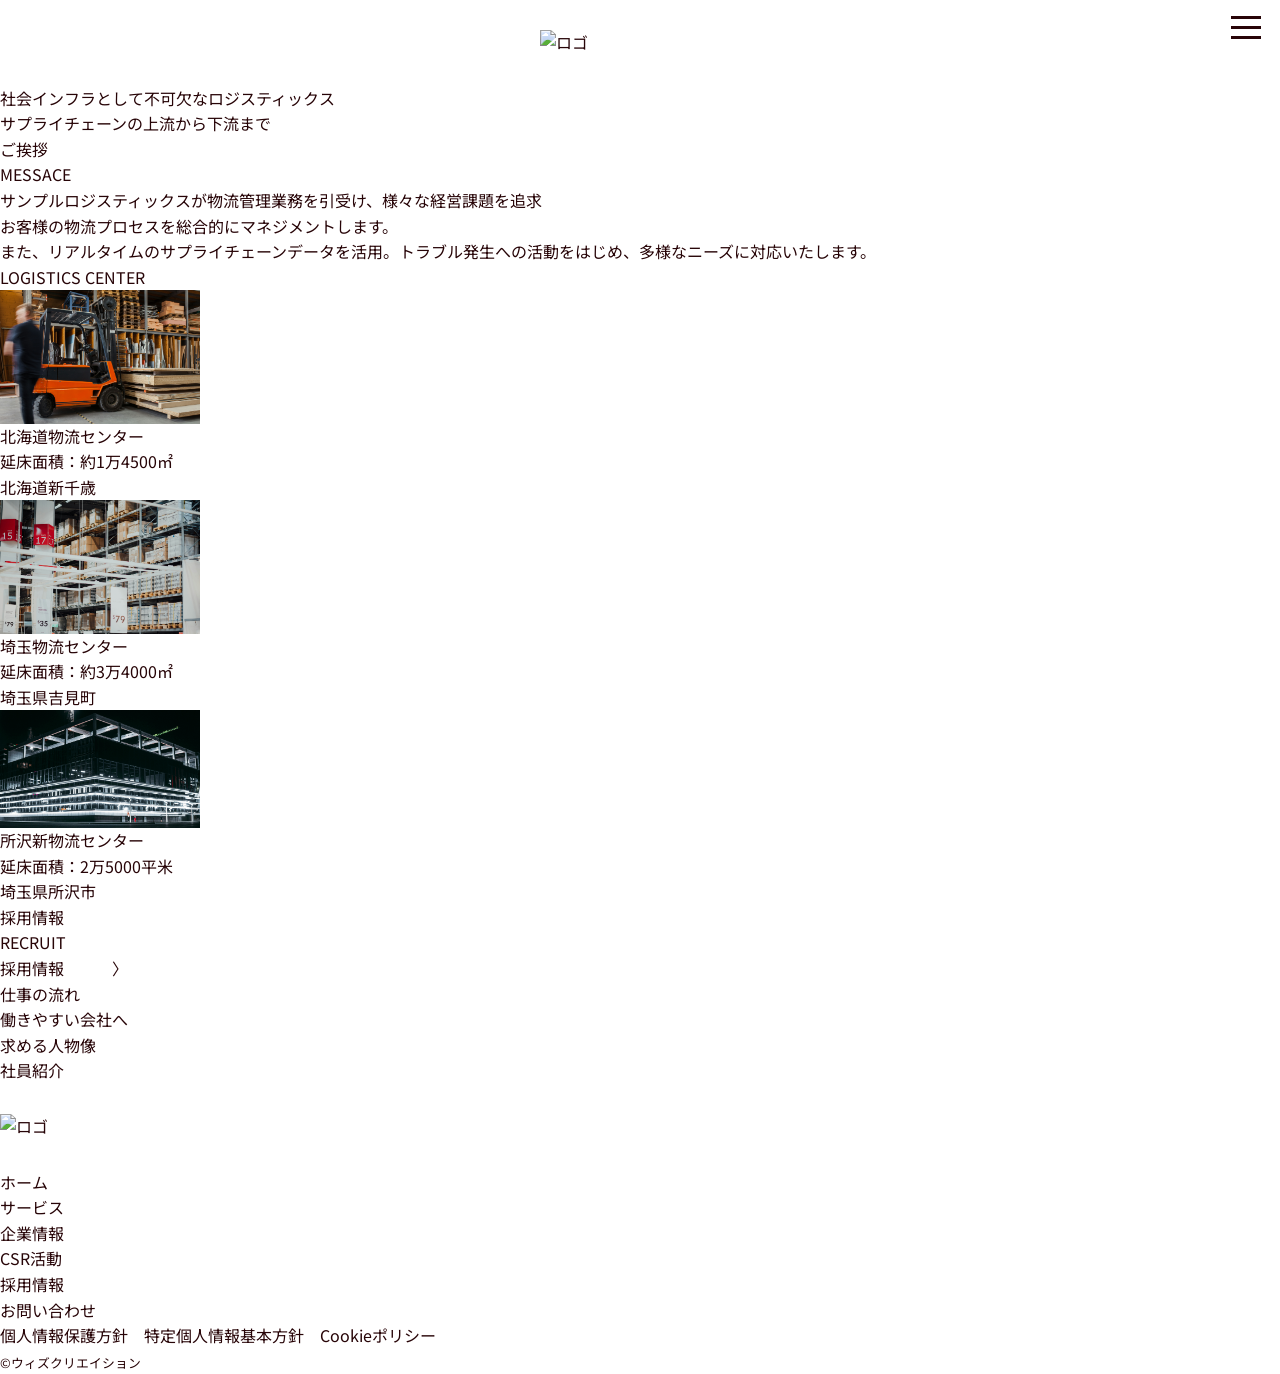
==== index.html @ 1cdbf055 "css,html編集,js追加 ハンバーガーメニュー追加" ====
<!DOCTYPE html>
<html lang="ja">

<head>
    <meta charset="UTF-8">
    <meta name="viewport" content="width=device-width, initial-scale=1.0">
    <title>コーポレートサイト練習</title>
    <!-- リセット -->
    <link rel="stylesheet" href="access/css/destyle.css">

    <!-- Googleフォントの読み込み -->

    <link rel="preconnect" href="https://fonts.googleapis.com">
    <link rel="preconnect" href="https://fonts.gstatic.com" crossorigin>

    <!-- Noto Sans JP -->
    <link href="https://fonts.googleapis.com/css2?family=Noto+Sans+JP:wght@400;700&display=swap" rel="stylesheet" crossorigin="anonymous">

    <!-- 個別css -->
    <link rel="stylesheet" href="access/css/style.css">
</head>

<body>
    <header>

        <h1 class="logo">
            <a>
                <img src=" https://webtan.tech/sample/logistics/images/logo.svg" alt="ロゴ">
            </a>
        </h1>
        <div class="btn-gnavi">
            <span></span>
            <span></span>
            <span></span>
        </div>
        <nav>
            <ul class="menu">
                <li><a href="#">ホーム</a></li>
                <li><a href="#">サービス</a></li>
                <li><a href="#">企業情報</a></li>
                <li><a href="#">CSR活動</a></li>
                <li><a href="#">採用情報</a></li>
                <li><a href="#">お問い合わせ</a></li>
            </ul>
        </nav>
    </header>
    <main>
        <div class="KV">
            <p>社会インフラとして不可欠なロジスティックス</p>
            <p>サプライチェーンの上流から下流まで</p>
        </div>
        <div class="innar">
            <section>
                <h2>ご挨拶</h2>
                <h3>MESSACE</h3>
                <p>サンプルロジスティックスが物流管理業務を引受け、様々な経営課題を追求<br>
                    お客様の物流プロセスを総合的にマネジメントします。</p>
                <p>また、リアルタイムのサプライチェーンデータを活用。トラブル発生への活動をはじめ、多様なニーズに対応いたします。</p>
            </section>
            <h3>LOGISTICS CENTER</h3>
            <ul>
                <li>
                    <a href="#">
                        <article>
                            <img src="access/img/pickawood-6tAIO3pxde4-unsplash.jpg" alt="写真">
                            <h4>北海道物流センター</h4>
                            <p>延床面積：約1万4500㎡</p>
                            <p>北海道新千歳</p>
                            <p></p>
                        </article>
                    </a>
                </li>
                <li>
                    <a href="#">
                        <article>
                            <img src="access/img/chuttersnap-JWaXthlA9Cc-unsplash.jpg" alt="写真">
                            <h4>埼玉物流センター</h4>
                            <p>延床面積：約3万4000㎡</p>
                            <p>埼玉県吉見町</p>
                        </article>
                    </a>
                </li>
                <li>
                    <a href="#">
                        <article>
                            <img src="access/img/sergey-raikin-ZOOt4tQXe9g-unsplash.jpg" alt="写真">
                            <h4>所沢新物流センター</h4>
                            <p>延床面積：2万5000平米</p>
                            <p>埼玉県所沢市</p>
                        </article>
                    </a>
                </li>
            </ul>
        </div>
        <div>
            <h2>採用情報</h2>
            <h3>RECRUIT</h3>
            <p>採用情報　　　〉</p>
            <ul>
                <li>
                    <a href="#">
                        <article>
                            <p>仕事の流れ</p>
                        </article>
                    </a>
                </li>
                <li>
                    <a href="#">
                        <article>
                            <p>働きやすい会社へ</p>
                        </article>
                    </a>
                </li>
                <li>
                    <a href="#">
                        <article>
                            <p>求める人物像</p>
                        </article>
                    </a>
                </li>
                <li>
                    <a href="#">
                        <article>
                            <p>社員紹介</p>
                        </article>
                    </a>
                </li>
            </ul>
        </div>
    </main>
    <footer>
        <div class="innar">
            <img src=" https://webtan.tech/sample/logistics/images/logo.svg" alt="ロゴ" class="logo">
        </div>
        <nav>
            <ul>
                <li><a href="#">ホーム</a></li>
                <li><a href="#">サービス</a></li>
                <li><a href="#">企業情報</a></li>
                <li><a href="#">CSR活動</a></li>
                <li><a href="#">採用情報</a></li>
                <li><a href="#">お問い合わせ</a></li>
            </ul>
        </nav>
        <p>個人情報保護方針　特定個人情報基本方針　Cookieポリシー</p>
        <small>©ウィズクリエイション</small>
    </footer>

    <!-- jQuery -->
    <script src="https://code.jquery.com/jquery-3.6.0.min.js"></script>

    <script src="access/js/index.js"></script>
</body>

</html>
---- access/css/destyle.css ----
/*! destyle.css v4.0.1 | MIT License | https://github.com/nicolas-cusan/destyle.css */

/* Reset box-model and set borders */
/* ============================================ */

*,
::before,
::after {
  box-sizing: border-box;
  border-style: solid;
  border-width: 0;
  min-width: 0;
}

/* Document */
/* ============================================ */

/**
 * 1. Correct the line height in all browsers.
 * 2. Prevent adjustments of font size after orientation changes in iOS.
 * 3. Remove gray overlay on links for iOS.
 */

html {
  line-height: 1.15; /* 1 */
  -webkit-text-size-adjust: 100%; /* 2 */
  -webkit-tap-highlight-color: transparent; /* 3*/
}

/* Sections */
/* ============================================ */

/**
 * Remove the margin in all browsers.
 */

body {
  margin: 0;
}

/**
 * Render the `main` element consistently in IE.
 */

main {
  display: block;
}

/* Vertical rhythm */
/* ============================================ */

p,
table,
blockquote,
address,
pre,
iframe,
form,
figure,
dl {
  margin: 0;
}

/* Headings */
/* ============================================ */

h1,
h2,
h3,
h4,
h5,
h6 {
  font-size: inherit;
  font-weight: inherit;
  margin: 0;
}

/* Lists (enumeration) */
/* ============================================ */

ul,
ol {
  margin: 0;
  padding: 0;
  list-style: none;
}

/* Lists (definition) */
/* ============================================ */

dt {
  font-weight: bold;
}

dd {
  margin-left: 0;
}

/* Grouping content */
/* ============================================ */

/**
 * 1. Add the correct box sizing in Firefox.
 * 2. Show the overflow in Edge and IE.
 */

hr {
  box-sizing: content-box; /* 1 */
  height: 0; /* 1 */
  overflow: visible; /* 2 */
  border-top-width: 1px;
  margin: 0;
  clear: both;
  color: inherit;
}

/**
 * 1. Correct the inheritance and scaling of font size in all browsers.
 * 2. Correct the odd `em` font sizing in all browsers.
 */

pre {
  font-family: monospace, monospace; /* 1 */
  font-size: inherit; /* 2 */
}

address {
  font-style: inherit;
}

/* Text-level semantics */
/* ============================================ */

/**
 * Remove the gray background on active links in IE 10.
 */

a {
  background-color: transparent;
  text-decoration: none;
  color: inherit;
}

/**
 * 1. Remove the bottom border in Chrome 57-
 * 2. Add the correct text decoration in Chrome, Edge, IE, Opera, and Safari.
 */

abbr[title] {
  text-decoration: underline dotted; /* 2 */
}

/**
 * Add the correct font weight in Chrome, Edge, and Safari.
 */

b,
strong {
  font-weight: bolder;
}

/**
 * 1. Correct the inheritance and scaling of font size in all browsers.
 * 2. Correct the odd `em` font sizing in all browsers.
 */

code,
kbd,
samp {
  font-family: monospace, monospace; /* 1 */
  font-size: inherit; /* 2 */
}

/**
 * Add the correct font size in all browsers.
 */

small {
  font-size: 80%;
}

/**
 * Prevent `sub` and `sup` elements from affecting the line height in
 * all browsers.
 */

sub,
sup {
  font-size: 75%;
  line-height: 0;
  position: relative;
  vertical-align: baseline;
}

sub {
  bottom: -0.25em;
}

sup {
  top: -0.5em;
}

/* Replaced content */
/* ============================================ */

/**
 * Prevent vertical alignment issues.
 */

svg,
img,
embed,
object,
iframe {
  vertical-align: bottom;
}

/* Forms */
/* ============================================ */

/**
 * Reset form fields to make them styleable.
 * 1. Make form elements stylable across systems iOS especially.
 * 2. Inherit text-transform from parent.
 */

button,
input,
optgroup,
select,
textarea {
  -webkit-appearance: none; /* 1 */
  appearance: none;
  vertical-align: middle;
  color: inherit;
  font: inherit;
  background: transparent;
  padding: 0;
  margin: 0;
  border-radius: 0;
  text-align: inherit;
  text-transform: inherit; /* 2 */
}

/**
 * Correct cursors for clickable elements.
 */

button,
[type="button"],
[type="reset"],
[type="submit"] {
  cursor: pointer;
}

button:disabled,
[type="button"]:disabled,
[type="reset"]:disabled,
[type="submit"]:disabled {
  cursor: default;
}

/**
 * Improve outlines for Firefox and unify style with input elements & buttons.
 */

:-moz-focusring {
  outline: auto;
}

select:disabled {
  opacity: inherit;
}

/**
 * Remove padding
 */

option {
  padding: 0;
}

/**
 * Reset to invisible
 */

fieldset {
  margin: 0;
  padding: 0;
  min-width: 0;
}

legend {
  padding: 0;
}

/**
 * Add the correct vertical alignment in Chrome, Firefox, and Opera.
 */

progress {
  vertical-align: baseline;
}

/**
 * Remove the default vertical scrollbar in IE 10+.
 */

textarea {
  overflow: auto;
}

/**
 * Correct the cursor style of increment and decrement buttons in Chrome.
 */

[type="number"]::-webkit-inner-spin-button,
[type="number"]::-webkit-outer-spin-button {
  height: auto;
}

/**
 * Correct the outline style in Safari.
 */

[type="search"] {
  outline-offset: -2px; /* 1 */
}

/**
 * Remove the inner padding in Chrome and Safari on macOS.
 */

[type="search"]::-webkit-search-decoration {
  -webkit-appearance: none;
}

/**
 * 1. Correct the inability to style clickable types in iOS and Safari.
 * 2. Fix font inheritance.
 */

::-webkit-file-upload-button {
  -webkit-appearance: button; /* 1 */
  font: inherit; /* 2 */
}

/**
 * Fix appearance for Firefox
 */
[type="number"] {
  -moz-appearance: textfield;
}

/**
 * Clickable labels
 */

label[for] {
  cursor: pointer;
}

/* Interactive */
/* ============================================ */

/*
 * Add the correct display in Edge, IE 10+, and Firefox.
 */

details {
  display: block;
}

/*
 * Add the correct display in all browsers.
 */

summary {
  display: list-item;
}

/*
 * Remove outline for editable content.
 */

[contenteditable]:focus {
  outline: auto;
}

/* Tables */
/* ============================================ */

/**
1. Correct table border color inheritance in all Chrome and Safari.
*/

table {
  border-color: inherit; /* 1 */
  border-collapse: collapse;
}

caption {
  text-align: left;
}

td,
th {
  vertical-align: top;
  padding: 0;
}

th {
  text-align: left;
  font-weight: bold;
}
---- access/css/style.css ----
@charset "UTF-8";

html {
    font-size: 16px;
    line-height: 1.6;
    color: #270407;
    font-family: 'Noto Sans JP', sans-serif;
}

img {
    width: 200px;
}

a {
    display: block;
}

/* ヘッダー */
.logo {
    width: 200px;
    margin: 30px auto;
}

/* ハンバーガーメニュー */

.menu {
    position: fixed;
    top: -1000px;
    left: 50%;
    z-index: 1;
    width: 80%;
    margin: 0 auto;
    display: flex;
    flex-direction: column;
    align-items: center;
    justify-content: center;
    background: linear-gradient(0deg, rgba(0, 0, 0, 1) 0%, rgb(44, 5, 8) 100%);
    transform: translateX(-50%);
    transition: ease 0.7s;
}

.menu li {
    width: 100%;
    font-size: 18px;
    border-radius: 0.5em;
    color: #fff;
    text-align: center;
    box-sizing: border-box;
    overflow: hidden;
    position: relative;
    z-index: 1;
    transition: 0.5s;
}

.menu li+li {
    border-top: 1px solid #f1ecec;
}

.menu li a {
    padding: 12px 60px;
    display: block;
}

.menu li span {
    position: absolute;
    width: 25%;
    height: 100%;
    left: 0;
    background-color: #fff;
    transform: translateY(150%);
    border-radius: 50%;
    transition: 0.5s;
    z-index: -1;
}

.menu li span:nth-child(2) {
    left: 25%;
    transition-delay: 0.1S;
}

.menu li span:nth-child(3) {
    left: 50%;
    transition-delay: 0.2S;
}

.menu li span:nth-child(4) {
    left: 75%;
    transition-delay: 0.3S;
}

.btn-gnavi {
    width: 42px;
    height: 42px;
    position: fixed;
    top: 5px;
    right: 13px;
    z-index: 100;
    cursor: pointer;
    transition: 0.4s;
}

.btn-gnavi span {
    width: 30px;
    border-bottom: solid 3px #270407;
    position: absolute;
    left: 50%;
    top: 50%;
    transform: translateX(-50%);
    transition: all 400ms;
}

.btn-gnavi span:nth-child(1) {
    top: 11px;
}

.btn-gnavi span:nth-child(2) {
    top: 21px;
}

.btn-gnavi span:nth-child(3) {
    top: 31px;
}

/* ボタンが押された時 (ハンバーガーメニュー)*/

.menu.is-active {
    top: 80px;
}

.btn-gnavi.is-active span:nth-of-type(1) {
    top: 50%;
    transform: translate(-50%, -50%) rotate(-45deg);
}

.btn-gnavi.is-active span:nth-of-type(2) {
    opacity: 0;
}

.btn-gnavi.is-active span:nth-of-type(3) {
    top: 50%;
    transform: translate(-50%, -50%) rotate(45deg);
}

@media screen and (min-width: 900px) {}
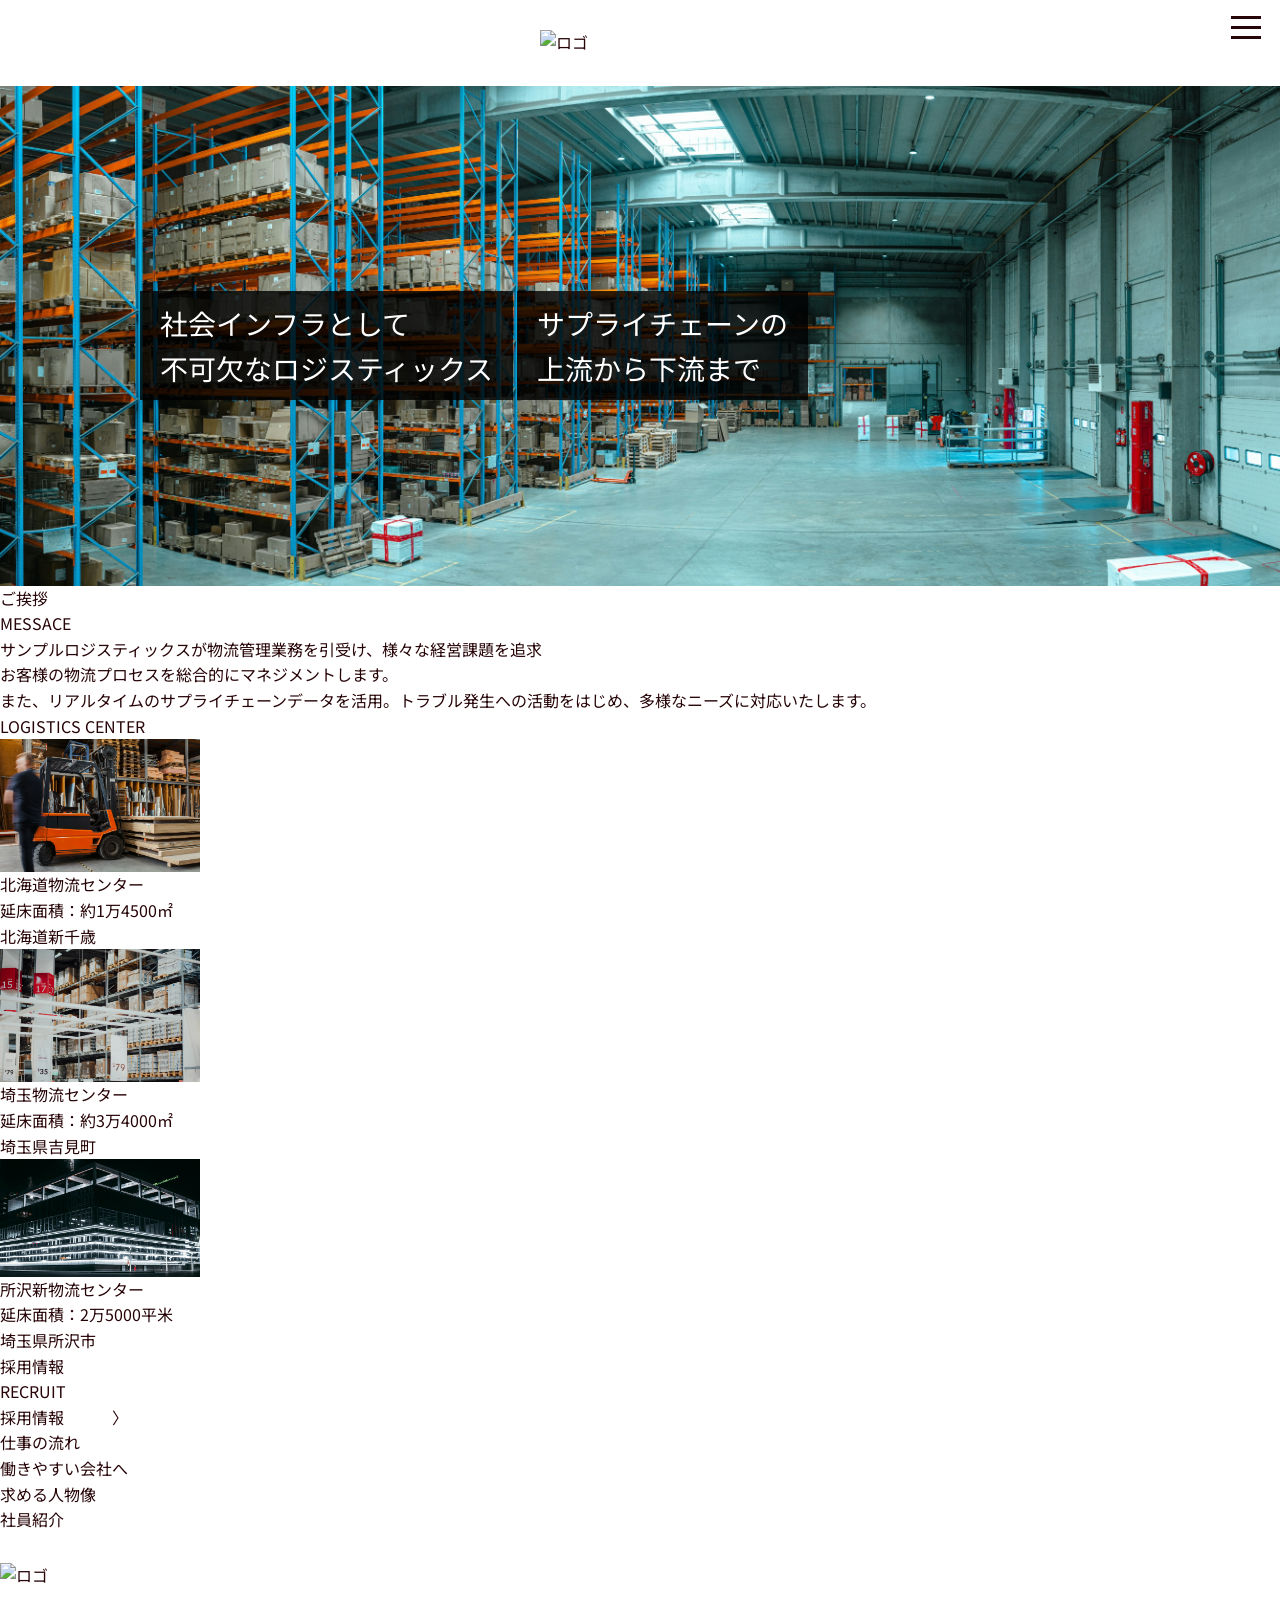
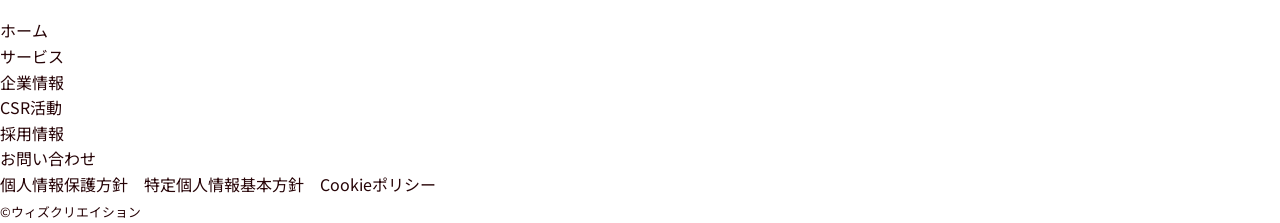
==== commit c5e45032: "css,html編集 KVを編集  櫻木" ====
--- a/index.html
+++ b/index.html
@@ -46,8 +46,12 @@
     </header>
     <main>
         <div class="KV">
-            <p>社会インフラとして不可欠なロジスティックス</p>
-            <p>サプライチェーンの上流から下流まで</p>
+            <div class="KV-body">
+                <p>社会インフラとして<br>
+                    不可欠なロジスティックス</p>
+                <p>サプライチェーンの<br>
+                    上流から下流まで</p>
+            </div>
         </div>
         <div class="innar">
             <section>
--- a/access/css/style.css
+++ b/access/css/style.css
@@ -142,3 +142,32 @@
 }
 
 @media screen and (min-width: 900px) {}
+
+
+/* KV */
+.KV {
+    background: url(../img/jacques-dillies-jcav1COVvOc-unsplash.jpg) center no-repeat;
+    background-size: cover;
+    min-height: 500px;
+    display: flex;
+    justify-content: center;
+    align-items: center;
+}
+
+.KV-body {
+    max-width: 1000px;
+    width: 90%;
+    /* margin: 0 auto; */
+}
+
+.KV-body p {
+    padding: 10px 20px;
+    color: #fff;
+    font-size: 28px;
+    background-color: rgba(0, 0, 0, 0.8);
+    display: inline-block;
+}
+
+.KV-body p+p {
+    margin-top: 20px;
+}
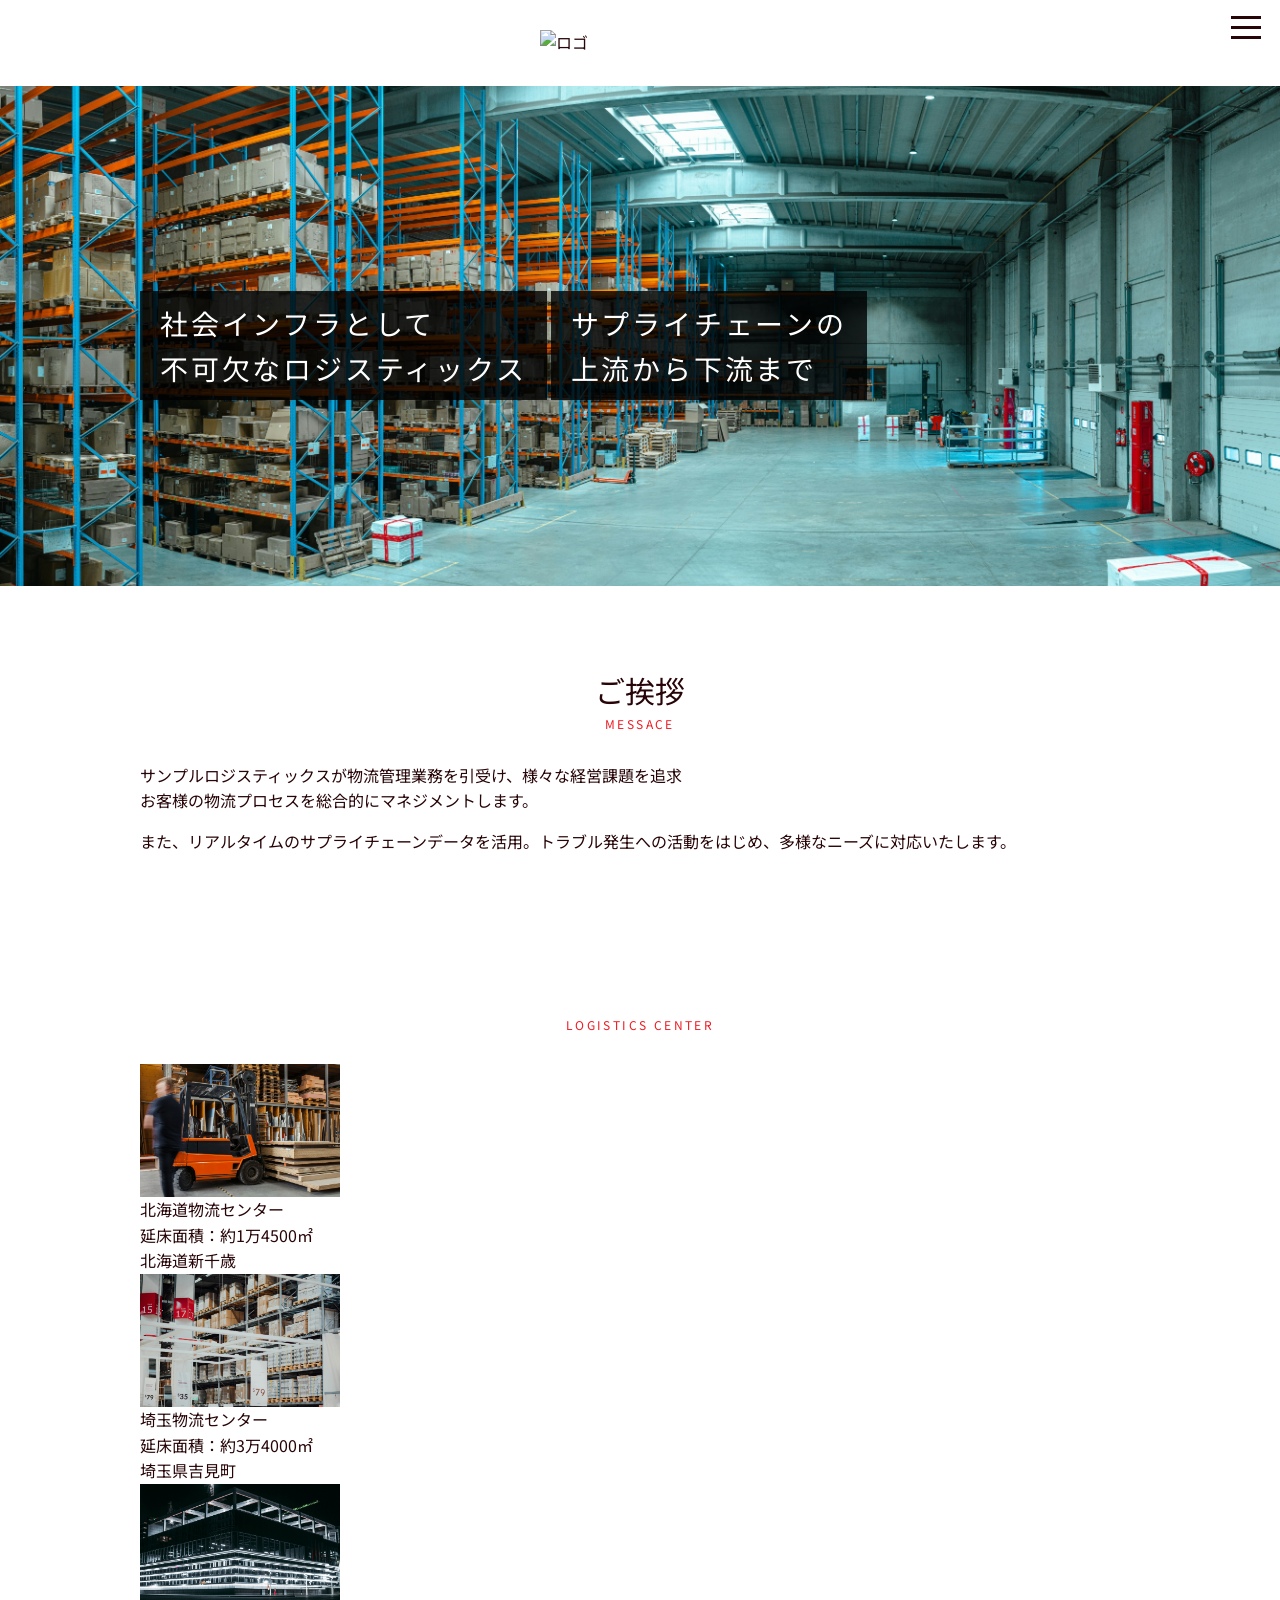
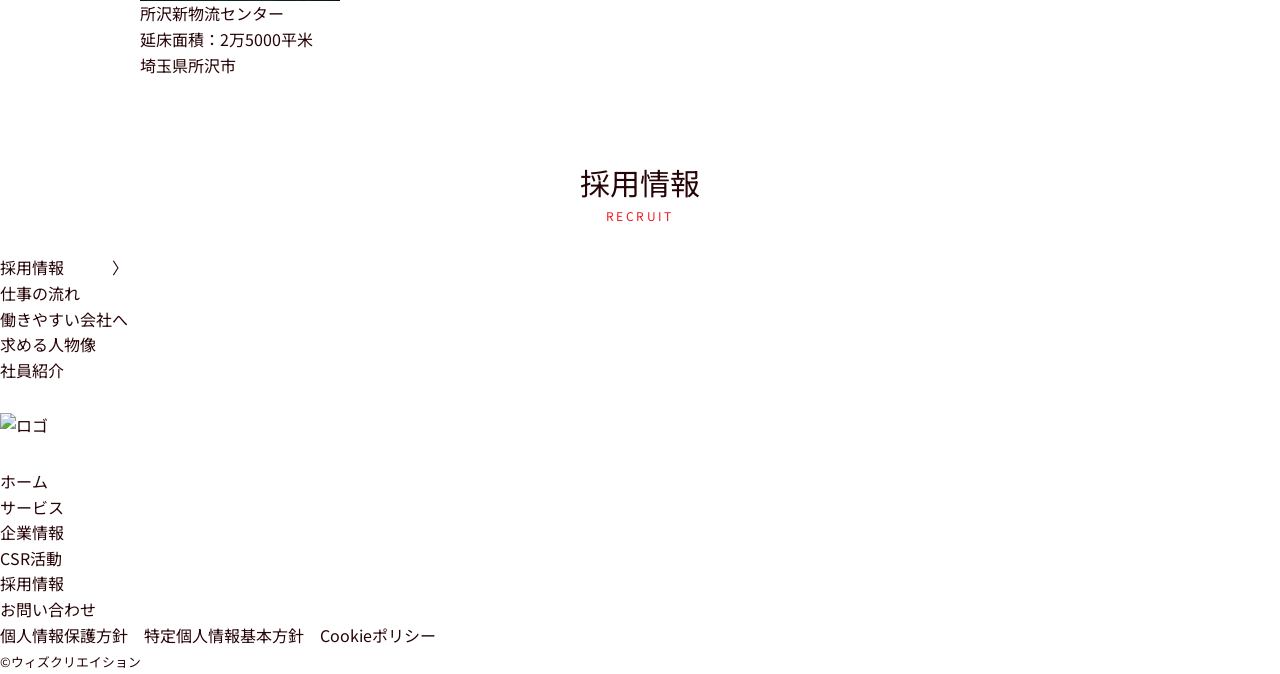
==== commit 1448925a: "css,html編集 見出し、インナー、ご挨拶の部分を編集  櫻木" ====
--- a/index.html
+++ b/index.html
@@ -46,22 +46,26 @@
     </header>
     <main>
         <div class="KV">
-            <div class="KV-body">
+            <div class="inner">
                 <p>社会インフラとして<br>
                     不可欠なロジスティックス</p>
                 <p>サプライチェーンの<br>
                     上流から下流まで</p>
             </div>
         </div>
-        <div class="innar">
-            <section>
-                <h2>ご挨拶</h2>
-                <h3>MESSACE</h3>
+        <div class="inner">
+            <section class="greeting">
+                <div class="heading">
+                    <h2 class="heading-body">ご挨拶</h2>
+                    <p class="subtitle">MESSACE</p>
+                </div>
                 <p>サンプルロジスティックスが物流管理業務を引受け、様々な経営課題を追求<br>
                     お客様の物流プロセスを総合的にマネジメントします。</p>
                 <p>また、リアルタイムのサプライチェーンデータを活用。トラブル発生への活動をはじめ、多様なニーズに対応いたします。</p>
             </section>
-            <h3>LOGISTICS CENTER</h3>
+            <div class="heading">
+                <p class="subtitle">LOGISTICS CENTER</p>
+            </div>
             <ul>
                 <li>
                     <a href="#">
@@ -97,8 +101,10 @@
             </ul>
         </div>
         <div>
-            <h2>採用情報</h2>
-            <h3>RECRUIT</h3>
+            <div class="heading">
+                <h2 class="heading-body">採用情報</h2>
+                <p class="subtitle">RECRUIT</p>
+            </div>
             <p>採用情報　　　〉</p>
             <ul>
                 <li>
--- a/access/css/style.css
+++ b/access/css/style.css
@@ -13,6 +13,16 @@
 
 a {
     display: block;
+}
+
+section {
+    padding-bottom: 80px;
+}
+
+.inner {
+    max-width: 1000px;
+    width: 90%;
+    margin: 0 auto;
 }
 
 /* ヘッダー */
@@ -154,20 +164,39 @@
     align-items: center;
 }
 
-.KV-body {
-    max-width: 1000px;
-    width: 90%;
-    /* margin: 0 auto; */
-}
-
-.KV-body p {
+.KV p {
     padding: 10px 20px;
     color: #fff;
     font-size: 28px;
     background-color: rgba(0, 0, 0, 0.8);
     display: inline-block;
-}
-
-.KV-body p+p {
+    letter-spacing: 0.1em;
+}
+
+.KV p+p {
     margin-top: 20px;
 }
+
+/* 見出し */
+
+.heading {
+    margin-top: 80px;
+    margin-bottom: 30px;
+    text-align: center;
+}
+
+.heading-body {
+    font-size: 30px;
+}
+
+.subtitle {
+    font-size: 12px;
+    color: #ed1c24;
+    letter-spacing: 0.2em;
+}
+
+/* ご挨拶 */
+
+.greeting p+p {
+    margin-top: 15px;
+}
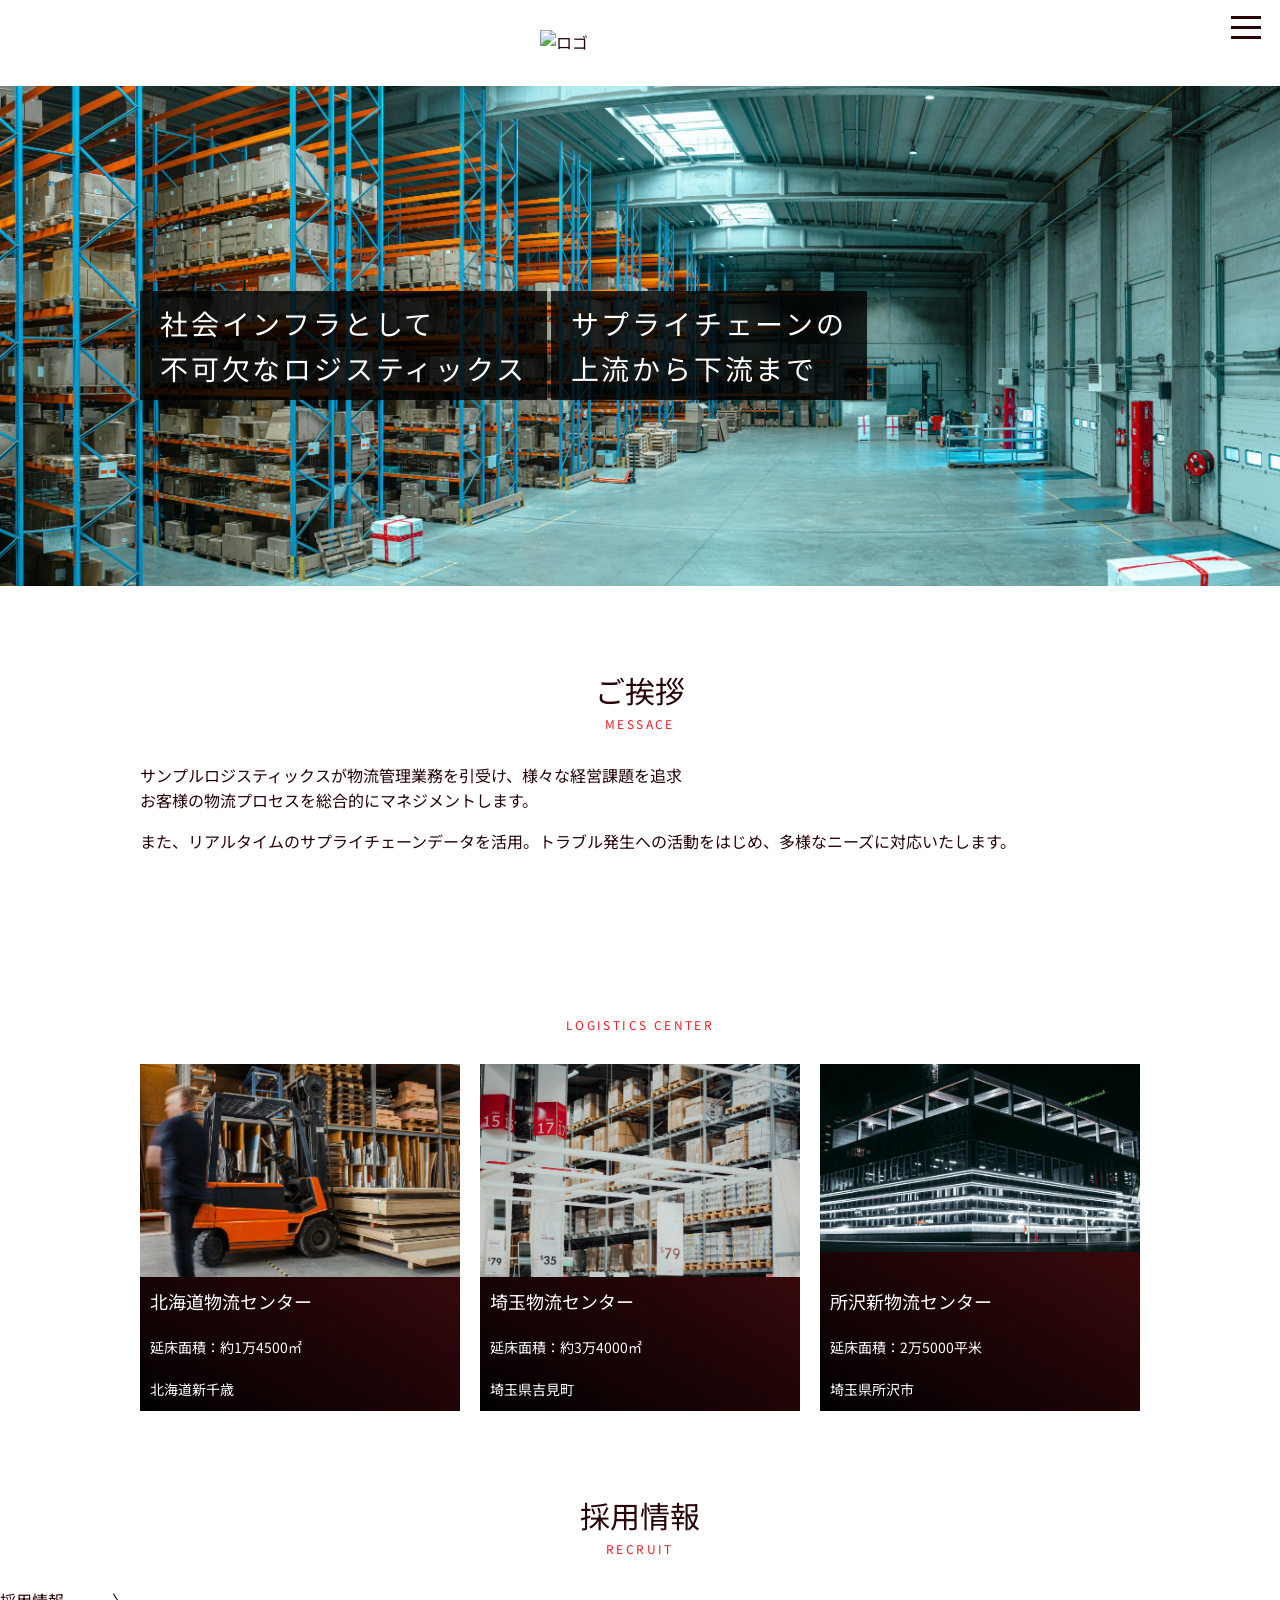
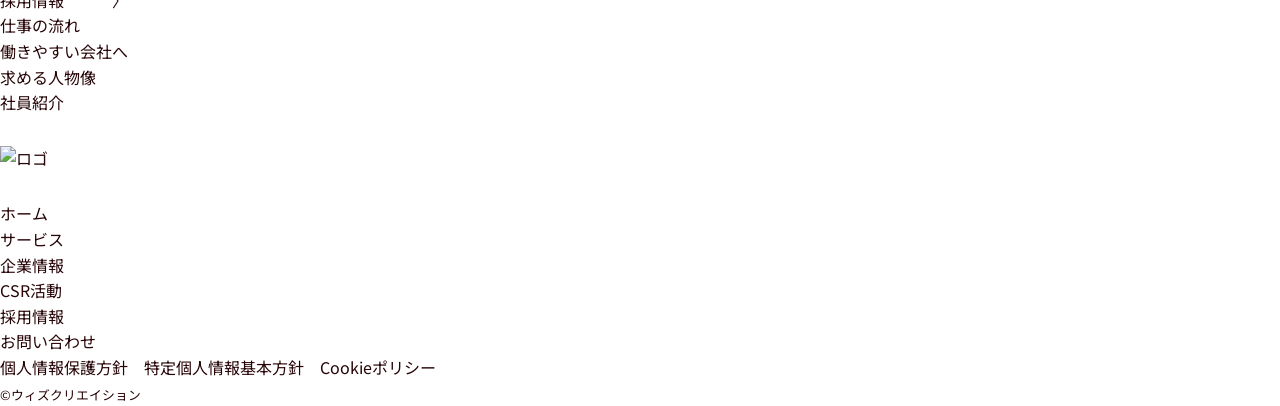
==== commit 685fa554: "css,html編集 物流センター部分の編集  櫻木" ====
--- a/index.html
+++ b/index.html
@@ -45,6 +45,7 @@
         </nav>
     </header>
     <main>
+
         <div class="KV">
             <div class="inner">
                 <p>社会インフラとして<br>
@@ -53,7 +54,9 @@
                     上流から下流まで</p>
             </div>
         </div>
+
         <div class="inner">
+
             <section class="greeting">
                 <div class="heading">
                     <h2 class="heading-body">ご挨拶</h2>
@@ -63,43 +66,51 @@
                     お客様の物流プロセスを総合的にマネジメントします。</p>
                 <p>また、リアルタイムのサプライチェーンデータを活用。トラブル発生への活動をはじめ、多様なニーズに対応いたします。</p>
             </section>
+
             <div class="heading">
                 <p class="subtitle">LOGISTICS CENTER</p>
             </div>
-            <ul>
+            <ul class="logistics_center">
                 <li>
                     <a href="#">
-                        <article>
+                        <article class="logistics_center-card">
                             <img src="access/img/pickawood-6tAIO3pxde4-unsplash.jpg" alt="写真">
-                            <h4>北海道物流センター</h4>
-                            <p>延床面積：約1万4500㎡</p>
-                            <p>北海道新千歳</p>
-                            <p></p>
+                            <div>
+                                <h3>北海道物流センター</h3>
+                                <p>延床面積：約1万4500㎡</p>
+                                <p>北海道新千歳</p>
+                            </div>
                         </article>
                     </a>
                 </li>
                 <li>
                     <a href="#">
-                        <article>
+                        <article class="logistics_center-card">
                             <img src="access/img/chuttersnap-JWaXthlA9Cc-unsplash.jpg" alt="写真">
-                            <h4>埼玉物流センター</h4>
-                            <p>延床面積：約3万4000㎡</p>
-                            <p>埼玉県吉見町</p>
+                            <div>
+                                <h3>埼玉物流センター</h3>
+                                <p>延床面積：約3万4000㎡</p>
+                                <p>埼玉県吉見町</p>
+                            </div>
                         </article>
                     </a>
                 </li>
                 <li>
                     <a href="#">
-                        <article>
+                        <article class="logistics_center-card">
                             <img src="access/img/sergey-raikin-ZOOt4tQXe9g-unsplash.jpg" alt="写真">
-                            <h4>所沢新物流センター</h4>
-                            <p>延床面積：2万5000平米</p>
-                            <p>埼玉県所沢市</p>
+                            <div>
+                                <h3>所沢新物流センター</h3>
+                                <p>延床面積：2万5000平米</p>
+                                <p>埼玉県所沢市</p>
+                            </div>
                         </article>
                     </a>
                 </li>
             </ul>
+
         </div>
+
         <div>
             <div class="heading">
                 <h2 class="heading-body">採用情報</h2>
--- a/access/css/style.css
+++ b/access/css/style.css
@@ -8,7 +8,7 @@
 }
 
 img {
-    width: 200px;
+    /* width: 200px; */
 }
 
 a {
@@ -200,3 +200,38 @@
 .greeting p+p {
     margin-top: 15px;
 }
+
+/* 物流センター */
+.logistics_center {
+    display: grid;
+    grid-template-columns: repeat(auto-fit, minmax(300px, 1fr));
+    gap: 20px;
+}
+
+.logistics_center li a {
+    height: 100%;
+}
+
+.logistics_center-card {
+    height: 100%;
+    background: linear-gradient(30deg, rgba(0, 0, 0, 1) 0%, rgba(89, 14, 19, 1) 100%);
+    display: flex;
+    flex-direction: column;
+    justify-content: space-between;
+}
+
+.logistics_center-card img {
+    width: 100%;
+}
+
+.logistics_center-card h3 {
+    padding: 10px;
+    font-size: 18px;
+    color: #fff;
+}
+
+.logistics_center-card p {
+    padding: 10px;
+    font-size: 14px;
+    color: #fff;
+}
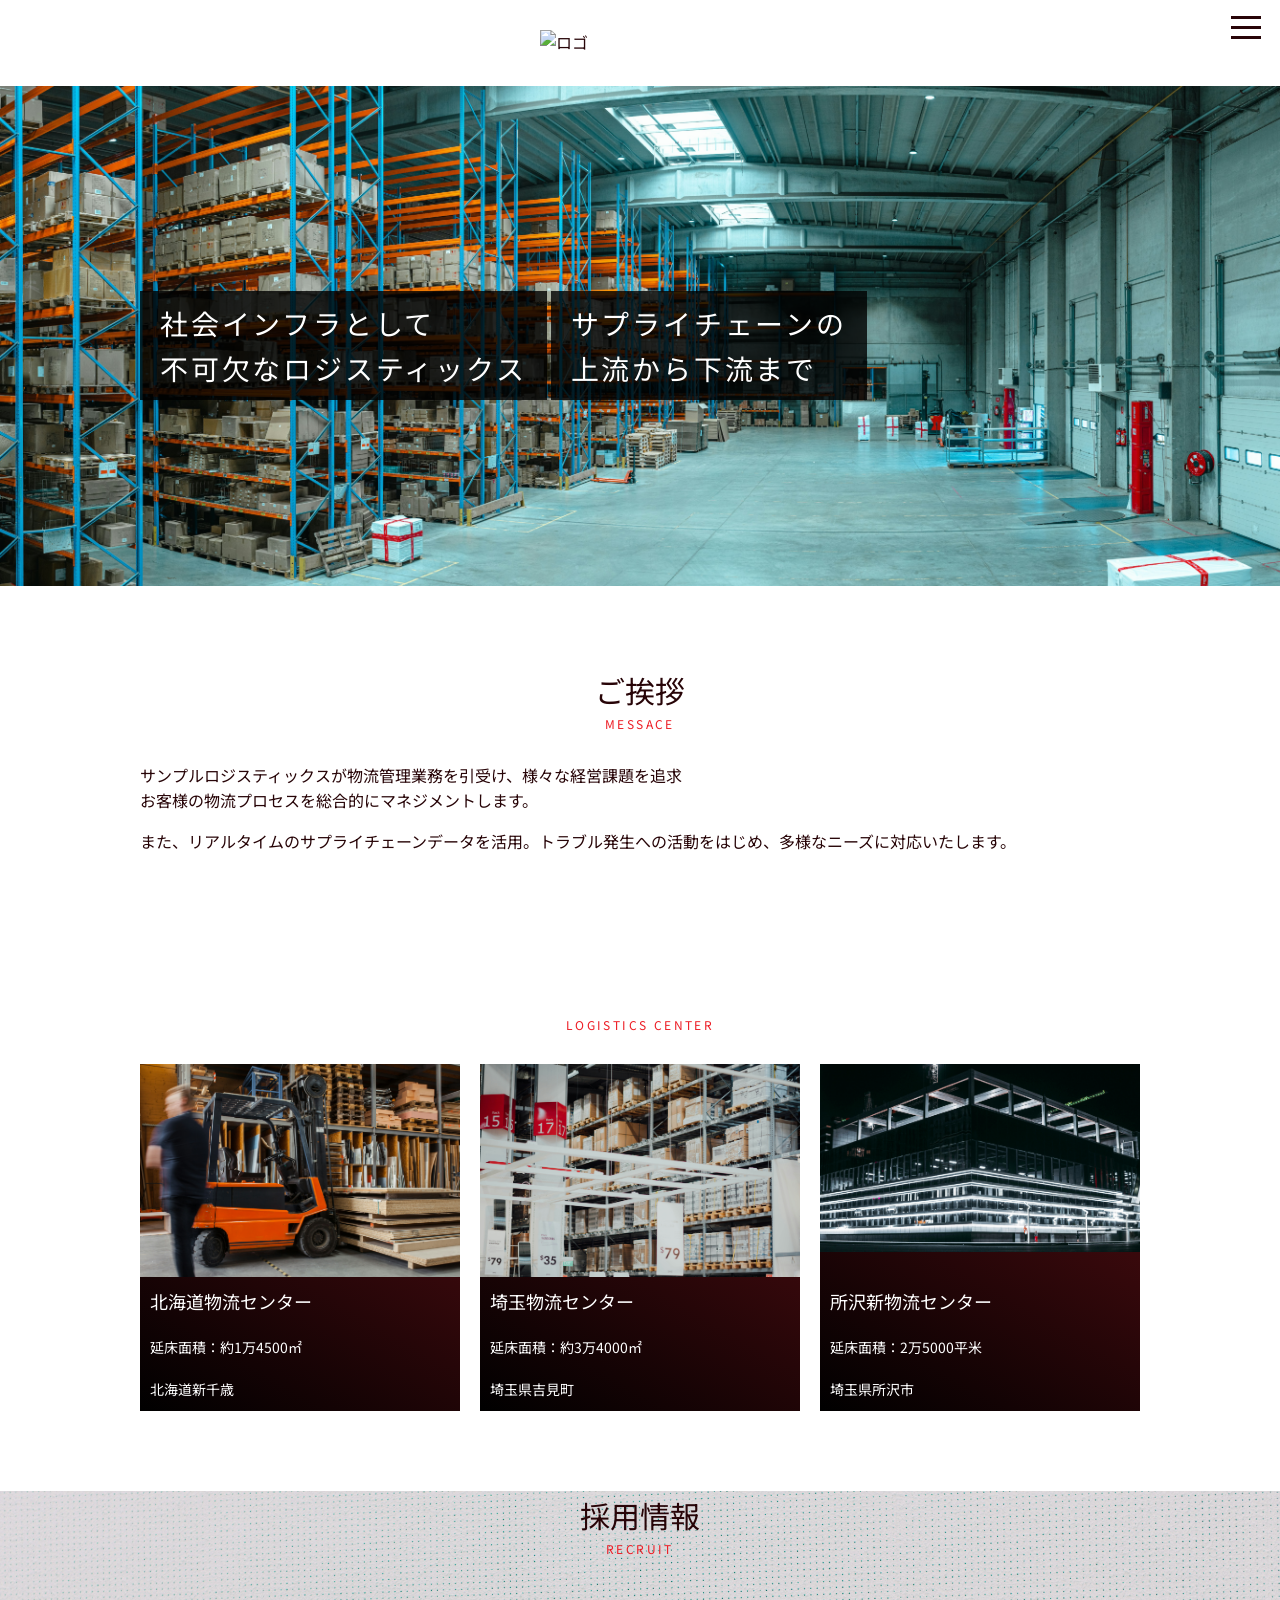
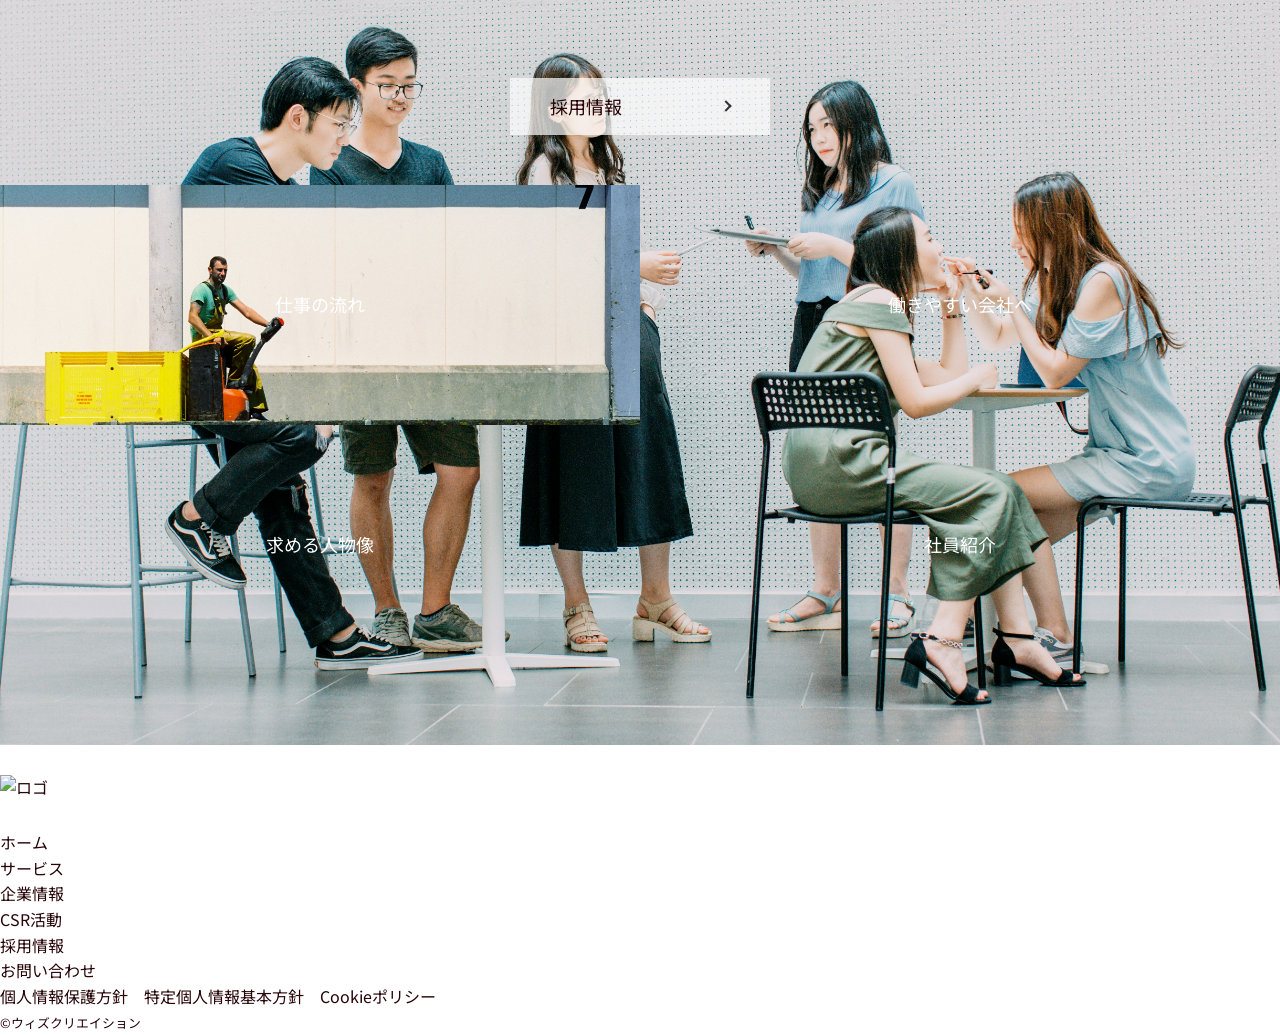
==== commit c9714151: "css,html編集 採用情報部分を編集" ====
--- a/index.html
+++ b/index.html
@@ -111,37 +111,39 @@
 
         </div>
 
-        <div>
+        <div class="rec_info">
             <div class="heading">
                 <h2 class="heading-body">採用情報</h2>
                 <p class="subtitle">RECRUIT</p>
             </div>
-            <p>採用情報　　　〉</p>
-            <ul>
-                <li>
+            <div class="rec_info-btn">
+                <a href="#">採用情報</a>
+            </div>
+            <ul class="rec_info-list">
+                <li class="rec_info-item">
                     <a href="#">
-                        <article>
+                        <article class="rec_info-card num1">
                             <p>仕事の流れ</p>
                         </article>
                     </a>
                 </li>
-                <li>
+                <li class="rec_info-item">
                     <a href="#">
-                        <article>
+                        <article class="rec_info-card num2">
                             <p>働きやすい会社へ</p>
                         </article>
                     </a>
                 </li>
-                <li>
+                <li class="rec_info-item">
                     <a href="#">
-                        <article>
+                        <article class="rec_info-card num3">
                             <p>求める人物像</p>
                         </article>
                     </a>
                 </li>
-                <li>
+                <li class="rec_info-item">
                     <a href="#">
-                        <article>
+                        <article class="rec_info-card num4">
                             <p>社員紹介</p>
                         </article>
                     </a>
--- a/access/css/style.css
+++ b/access/css/style.css
@@ -5,10 +5,6 @@
     line-height: 1.6;
     color: #270407;
     font-family: 'Noto Sans JP', sans-serif;
-}
-
-img {
-    /* width: 200px; */
 }
 
 a {
@@ -204,7 +200,7 @@
 /* 物流センター */
 .logistics_center {
     display: grid;
-    grid-template-columns: repeat(auto-fit, minmax(300px, 1fr));
+    grid-template-columns: repeat(auto-fit, minmax(250px, 1fr));
     gap: 20px;
 }
 
@@ -235,3 +231,78 @@
     font-size: 14px;
     color: #fff;
 }
+
+/* 採用情報 */
+.rec_info {
+    background: url(../img/akson-1K8pIbIrhkQ-unsplash.jpg) center no-repeat;
+    background-size: cover;
+    padding-bottom: 80px;
+}
+
+.rec_info-btn {
+    margin: 120px 0 50px;
+    text-align: center;
+}
+
+.rec_info-btn a {
+    display: block;
+    width: 260px;
+    padding: 14px 40px;
+    margin: 0 auto;
+    font-size: 18px;
+    background-color: rgba(255, 255, 255, 0.7);
+    display: flex;
+    justify-content: space-between;
+    align-items: center;
+}
+
+.rec_info-btn a::after {
+    content: '';
+    width: 8px;
+    height: 8px;
+    border-top: 2px solid #333333;
+    border-right: 2px solid #333333;
+    transform: rotate(45deg);
+}
+
+.rec_info-list {
+    display: flex;
+    flex-wrap: wrap;
+    justify-content: space-between;
+}
+
+.rec_info-item {
+    width: 50%;
+}
+
+.rec_info-card {
+    height: 240px;
+    display: flex;
+    justify-content: center;
+    align-items: center;
+}
+
+.rec_info-card p {
+    font-size: 18px;
+    color: #fff;
+}
+
+.rec_info-card.num1 {
+    background: url(../img/barthelemy-de-mazenod-Vh1WQ3i9RE0-unsplash.jpg) center no-repeat;
+    background-size: cover;
+}
+
+.rec_info-card.num2 {
+    background: url(../img/campaign-creators-qCi_MzVODoU-unsplash.jpg) center no-repeat;
+    background-size: cover;
+}
+
+.rec_info-card.num3 {
+    background: url(../img/linkedin-sales-solutions-nISqmehpBQk-unsplash.jpg) center no-repeat;
+    background-size: cover;
+}
+
+.rec_info-card.num4 {
+    background: url(../img/disruptivo-iQ15DTx-63k-unsplash.jpg) center no-repeat;
+    background-size: cover;
+}
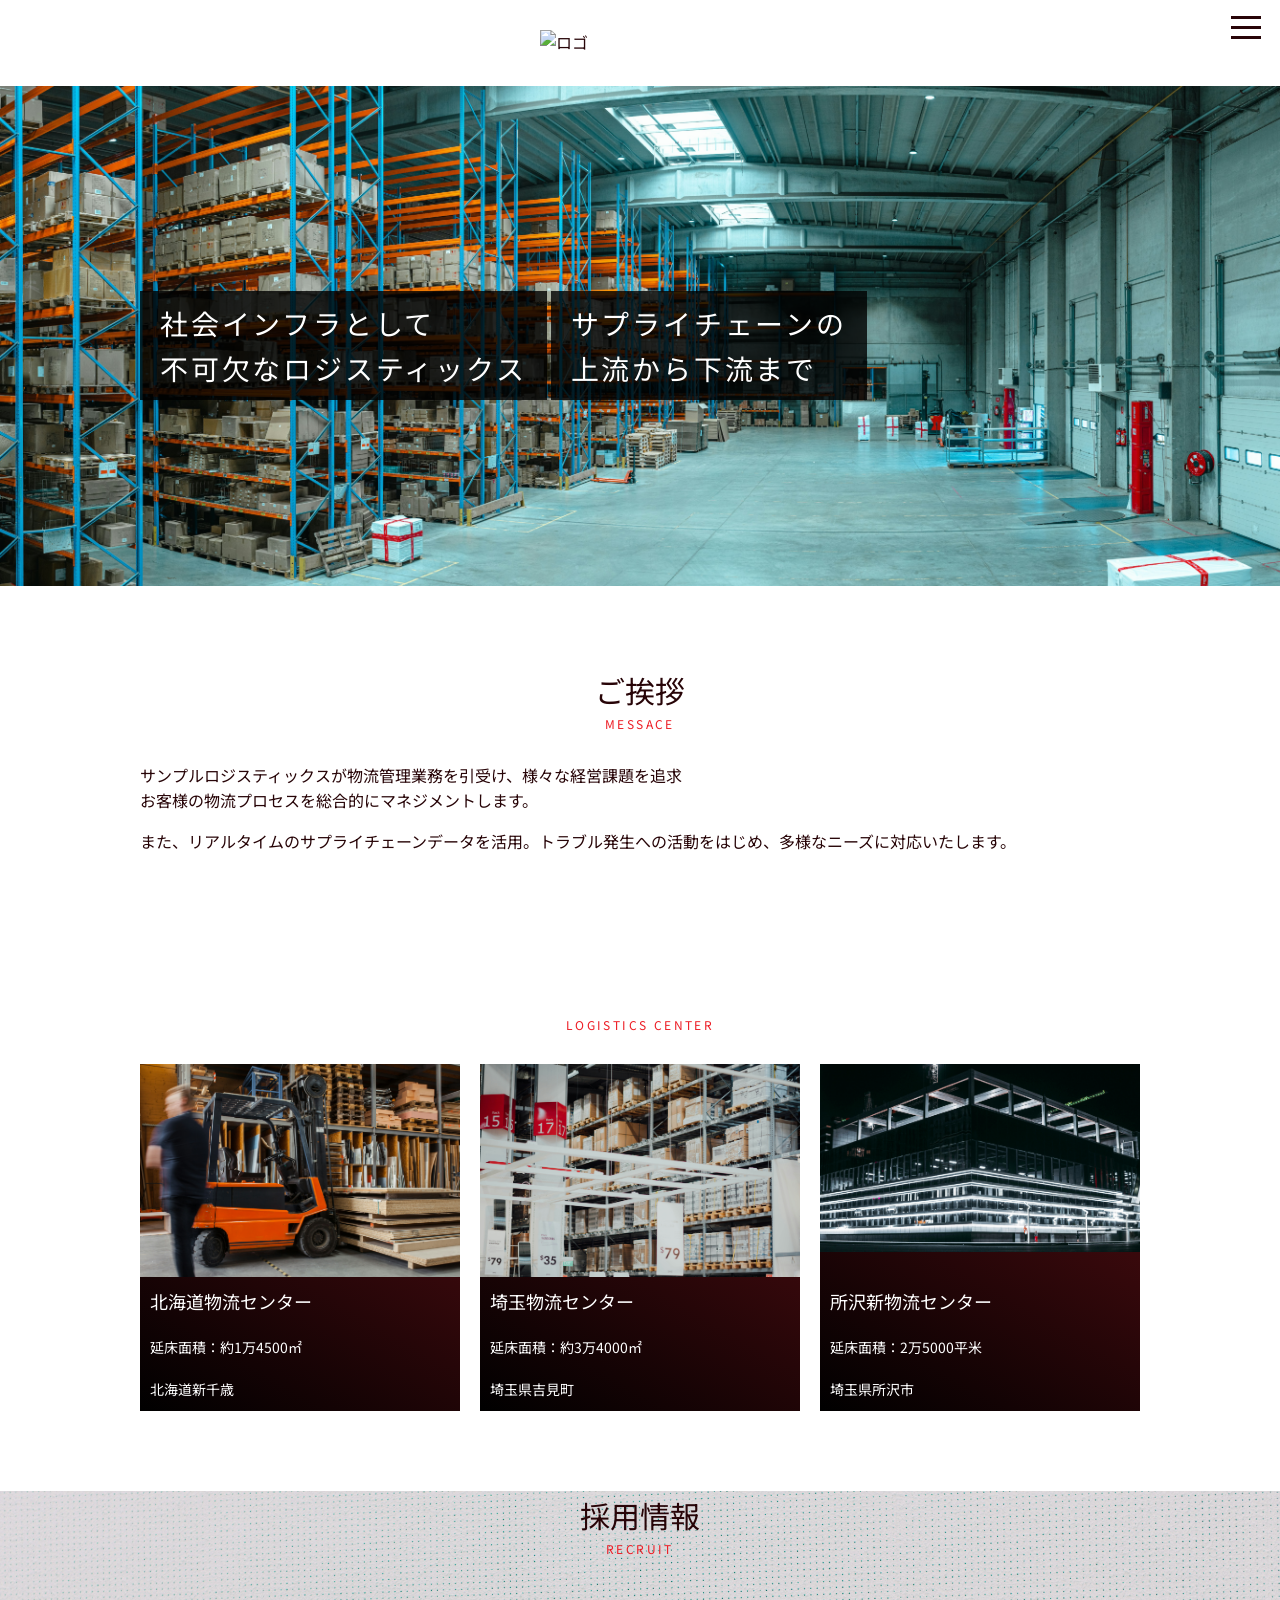
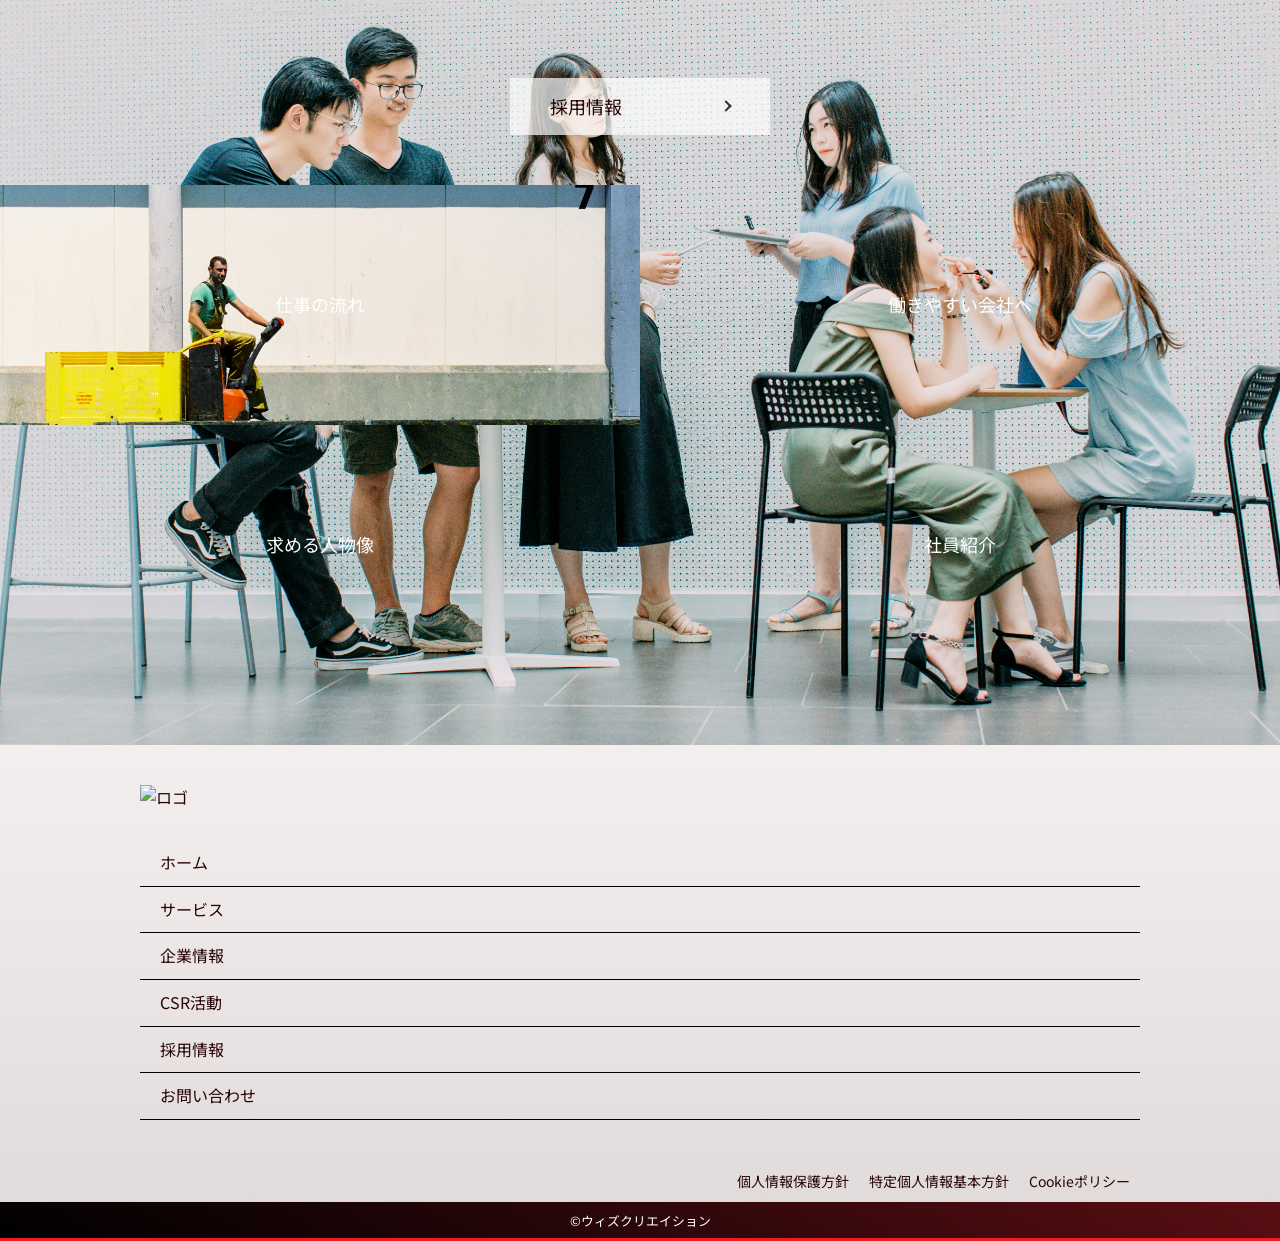
==== commit e2d417e7: "css,html編集 フッターを編集  櫻木" ====
--- a/index.html
+++ b/index.html
@@ -152,21 +152,40 @@
         </div>
     </main>
     <footer>
-        <div class="innar">
-            <img src=" https://webtan.tech/sample/logistics/images/logo.svg" alt="ロゴ" class="logo">
+        <div class="inner">
+            <div class="logo">
+                <a>
+                    <img src=" https://webtan.tech/sample/logistics/images/logo.svg" alt="ロゴ">
+                </a>
+            </div>
+
+            <nav>
+                <ul>
+                    <li><a href="#">ホーム</a></li>
+                    <li><a href="#">サービス</a></li>
+                    <li><a href="#">企業情報</a></li>
+                    <li><a href="#">CSR活動</a></li>
+                    <li><a href="#">採用情報</a></li>
+                    <li><a href="#">お問い合わせ</a></li>
+                </ul>
+            </nav>
+
+            <ul class="terms">
+                <li>
+                    <a href="#">個人情報保護方針</a>
+                </li>
+                <li>
+                    <a href="#">特定個人情報基本方針</a>
+                </li>
+                <li>
+                    <a href="#">Cookieポリシー</a>
+                </li>
+            </ul>
+
         </div>
-        <nav>
-            <ul>
-                <li><a href="#">ホーム</a></li>
-                <li><a href="#">サービス</a></li>
-                <li><a href="#">企業情報</a></li>
-                <li><a href="#">CSR活動</a></li>
-                <li><a href="#">採用情報</a></li>
-                <li><a href="#">お問い合わせ</a></li>
-            </ul>
-        </nav>
-        <p>個人情報保護方針　特定個人情報基本方針　Cookieポリシー</p>
-        <small>©ウィズクリエイション</small>
+        <div class="cpr">
+            <small>©ウィズクリエイション</small>
+        </div>
     </footer>
 
     <!-- jQuery -->
--- a/access/css/style.css
+++ b/access/css/style.css
@@ -306,3 +306,51 @@
     background: url(../img/disruptivo-iQ15DTx-63k-unsplash.jpg) center no-repeat;
     background-size: cover;
 }
+
+/* フッター */
+
+footer {
+    padding-top: 20px;
+    background: linear-gradient(0, rgb(224, 217, 217) 0%, rgb(244, 239, 239) 100%)
+}
+
+footer .logo {
+    margin: 0;
+}
+
+footer .logo a {
+    padding: 20px 0;
+}
+
+footer nav {
+    padding: 10px 0 40px;
+}
+
+footer nav li a {
+    padding: 10px 20px;
+    border-bottom: 1px solid #000;
+}
+
+.terms {
+    padding: 10px 0;
+    display: flex;
+    justify-content: flex-end;
+}
+
+.terms a {
+    padding: 0 10px;
+    font-size: 14px;
+}
+
+.cpr {
+    width: 100%;
+    padding: 5px 0;
+    text-align: center;
+    background: linear-gradient(30deg, rgba(0, 0, 0, 1) 0%, rgba(89, 14, 19, 1) 100%);
+    border-bottom: 3px solid #ed1c24;
+    ;
+}
+
+.cpr small {
+    color: #fff;
+}
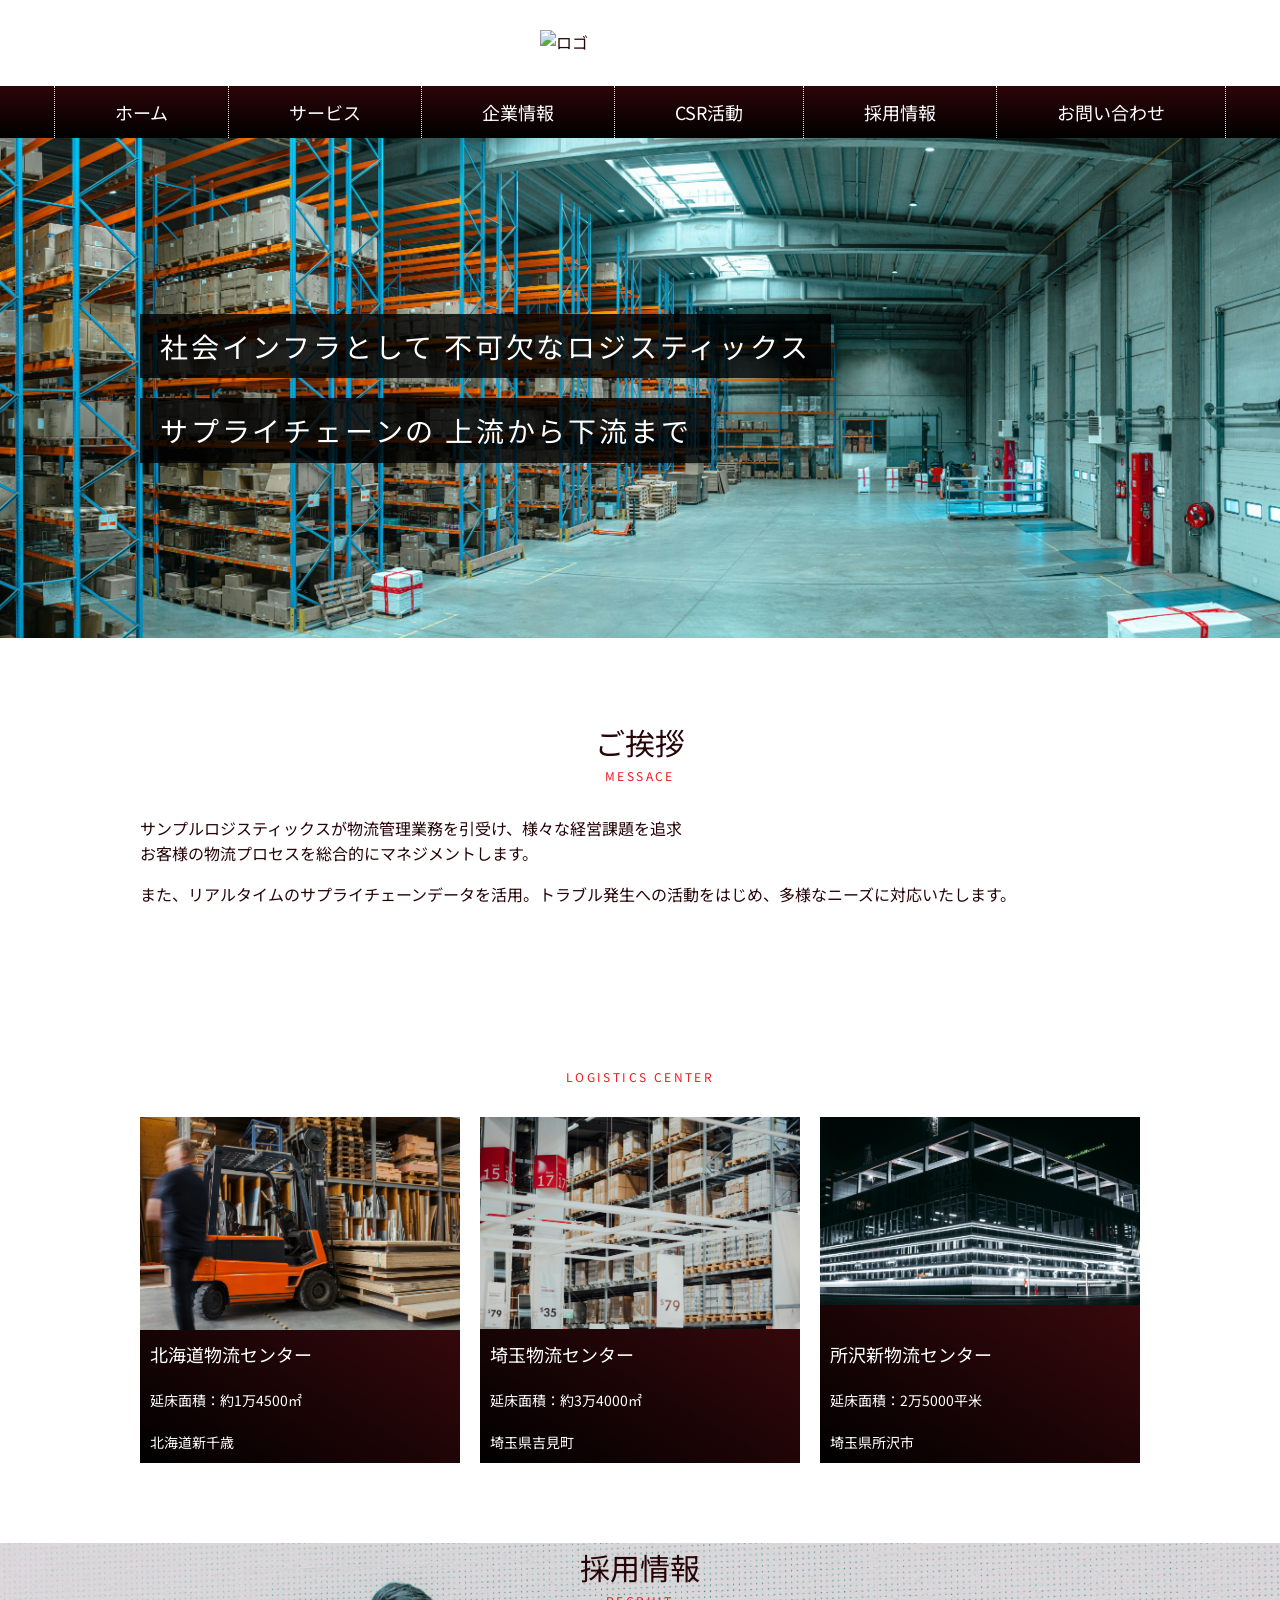
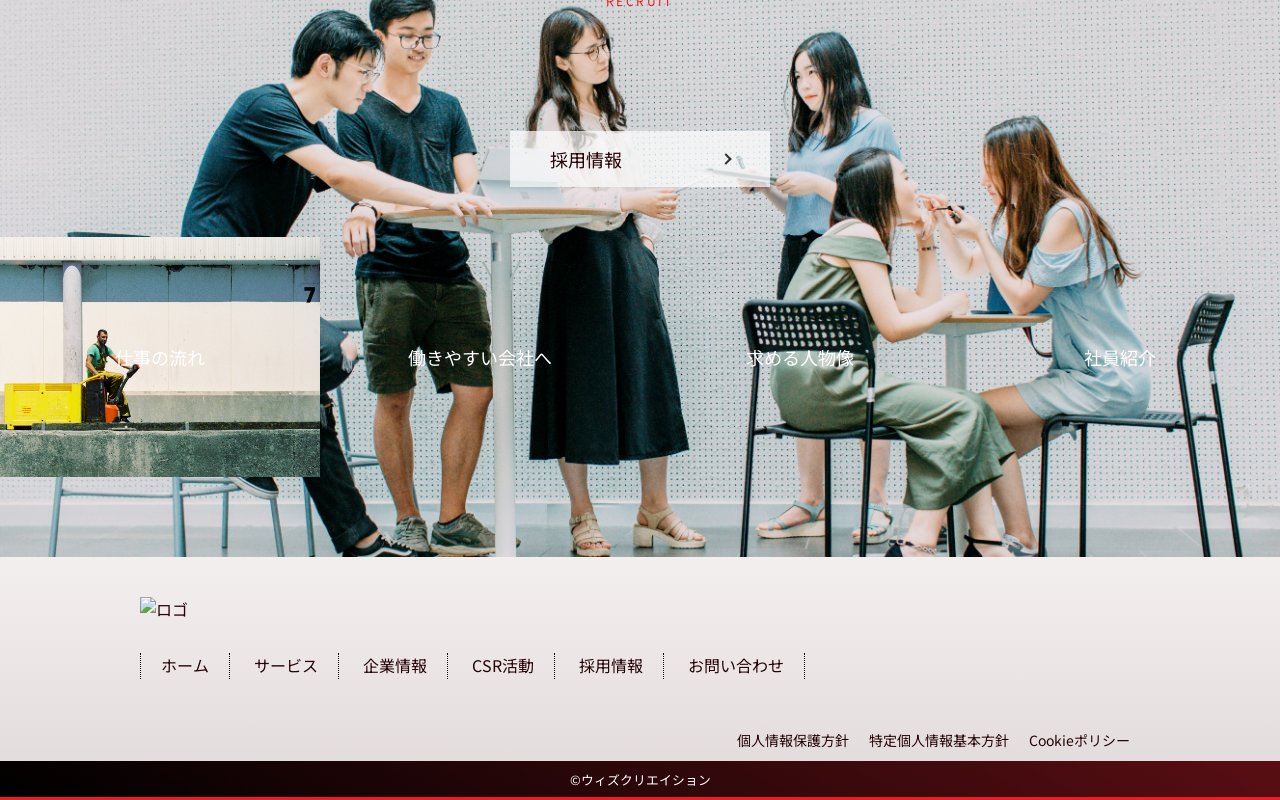
==== commit fd96d726: "html編集 採用情報のarticleを削除。 中のクラスは親のaタグに引き継ぎ  櫻木" ====
--- a/index.html
+++ b/index.html
@@ -121,31 +121,23 @@
             </div>
             <ul class="rec_info-list">
                 <li class="rec_info-item">
-                    <a href="#">
-                        <article class="rec_info-card num1">
-                            <p>仕事の流れ</p>
-                        </article>
+                    <a href="#" class="rec_info-card num1">
+                        <p>仕事の流れ</p>
                     </a>
                 </li>
                 <li class="rec_info-item">
-                    <a href="#">
-                        <article class="rec_info-card num2">
-                            <p>働きやすい会社へ</p>
-                        </article>
+                    <a href="#" class="rec_info-card num2">
+                        <p>働きやすい会社へ</p>
                     </a>
                 </li>
                 <li class="rec_info-item">
-                    <a href="#">
-                        <article class="rec_info-card num3">
-                            <p>求める人物像</p>
-                        </article>
+                    <a href="#" class="rec_info-card num3">
+                        <p>求める人物像</p>
                     </a>
                 </li>
                 <li class="rec_info-item">
-                    <a href="#">
-                        <article class="rec_info-card num4">
-                            <p>社員紹介</p>
-                        </article>
+                    <a href="#" class="rec_info-card num4">
+                        <p>社員紹介</p>
                     </a>
                 </li>
             </ul>
--- a/access/css/style.css
+++ b/access/css/style.css
@@ -48,7 +48,6 @@
 .menu li {
     width: 100%;
     font-size: 18px;
-    border-radius: 0.5em;
     color: #fff;
     text-align: center;
     box-sizing: border-box;
@@ -147,8 +146,34 @@
     transform: translate(-50%, -50%) rotate(45deg);
 }
 
-@media screen and (min-width: 900px) {}
-
+
+@media screen and (min-width: 768px) {
+    .btn-gnavi {
+        display: none;
+    }
+
+    .menu {
+        width: 100%;
+        position: static;
+        display: flex;
+        flex-direction: row;
+        justify-content: center;
+        transform: translateX(0);
+    }
+
+    .menu li:first-child {
+        border-left: 1px dotted #f1ecec;
+    }
+
+    .menu li {
+        width: auto;
+        border-right: 1px dotted #f1ecec;
+    }
+
+    .menu li+li {
+        border-top: none;
+    }
+}
 
 /* KV */
 .KV {
@@ -171,6 +196,19 @@
 
 .KV p+p {
     margin-top: 20px;
+}
+
+@media screen and (min-width: 768px) {
+    .KV .inner {
+        display: flex;
+        flex-direction: column;
+        justify-content: center;
+        align-items: start;
+    }
+
+    .KV p br {
+        display: none;
+    }
 }
 
 /* 見出し */
@@ -280,6 +318,7 @@
     display: flex;
     justify-content: center;
     align-items: center;
+    transition: 0.7s;
 }
 
 .rec_info-card p {
@@ -305,6 +344,16 @@
 .rec_info-card.num4 {
     background: url(../img/disruptivo-iQ15DTx-63k-unsplash.jpg) center no-repeat;
     background-size: cover;
+}
+
+.rec_info-card:hover {
+    filter: brightness(50%)
+}
+
+@media screen and (min-width: 768px) {
+    .rec_info-item {
+        width: 25%;
+    }
 }
 
 /* フッター */
@@ -326,9 +375,12 @@
     padding: 10px 0 40px;
 }
 
+footer nav li {
+    border-bottom: 1px solid #000;
+}
+
 footer nav li a {
     padding: 10px 20px;
-    border-bottom: 1px solid #000;
 }
 
 .terms {
@@ -354,3 +406,19 @@
 .cpr small {
     color: #fff;
 }
+
+@media screen and (min-width: 768px) {
+    footer nav li {
+        display: inline-block;
+        border-bottom: none;
+        border-right: 1px dotted #000;
+    }
+
+    footer nav li:first-child {
+        border-left: 1px dotted #000;
+    }
+
+    footer nav li a {
+        padding: 0 20px;
+    }
+}
